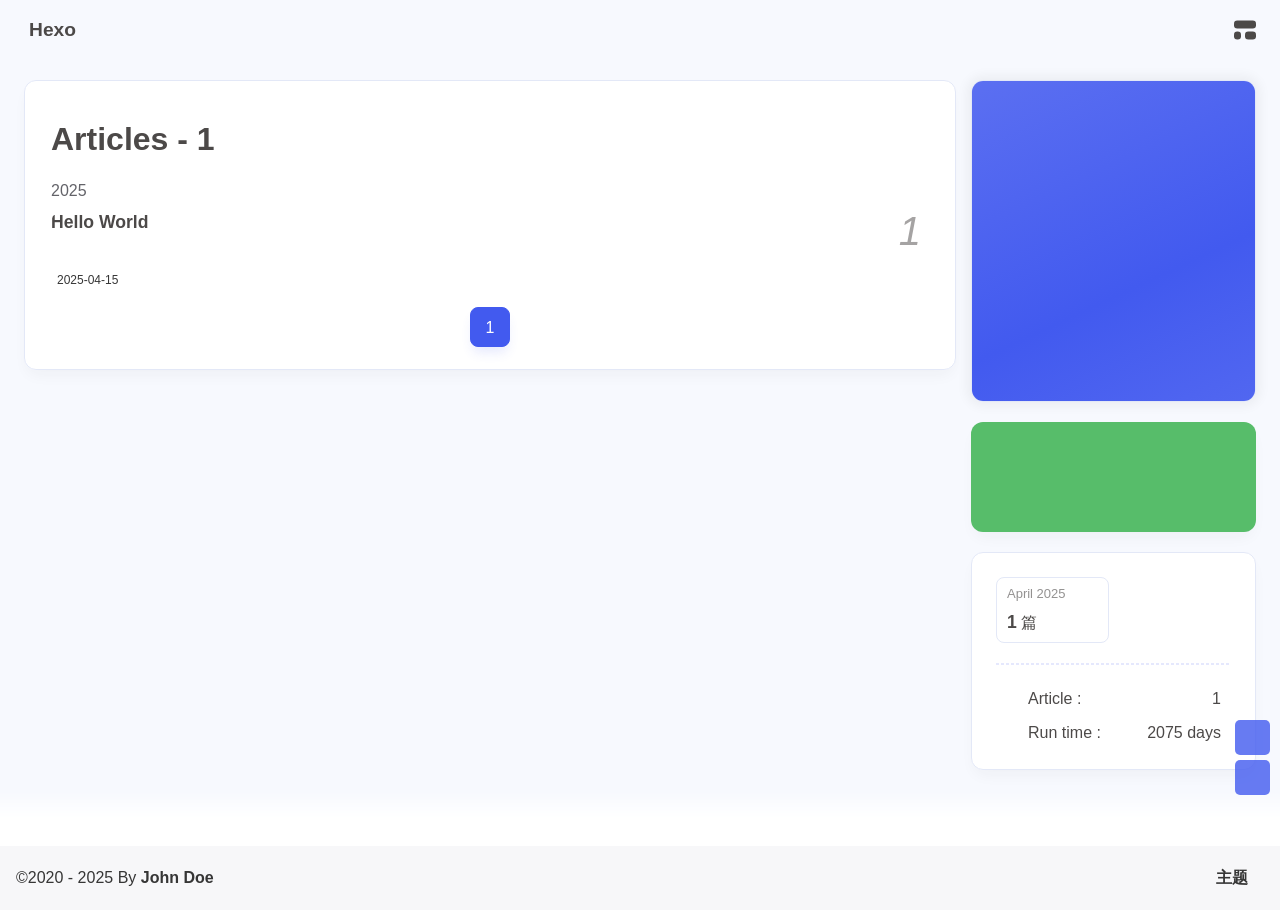
==== archives/index.html @ 72bbea79 "Site updated: 2025-04-15 13:46:38" ====
<!DOCTYPE html><html lang="en" data-theme="light"><head><meta charset="UTF-8"><meta http-equiv="X-UA-Compatible" content="IE=edge"><meta name="viewport" content="width=device-width, initial-scale=1.0, user-scalable=no"><title>Archives | Hexo</title><meta name="author" content="John Doe"><meta name="copyright" content="John Doe"><meta name="format-detection" content="telephone=no"><meta name="theme-color" content="#f7f9fe"><meta name="mobile-web-app-capable" content="yes"><meta name="apple-touch-fullscreen" content="yes"><meta name="apple-mobile-web-app-title" content="Archives"><meta name="application-name" content="Archives"><meta name="apple-mobile-web-app-capable" content="yes"><meta name="apple-mobile-web-app-status-bar-style" content="#f7f9fe"><meta property="og:type" content="website"><meta property="og:title" content="Archives"><meta property="og:url" content="http://example.com/archives/index.html"><meta property="og:site_name" content="Hexo"><meta property="og:description" content="Archives"><meta property="og:locale" content="en"><meta property="og:image" content="https://bu.dusays.com/2023/04/27/64496e511b09c.jpg"><meta property="article:author" content="John Doe"><meta property="article:tag"><meta name="twitter:card" content="summary"><meta name="twitter:image" content="https://bu.dusays.com/2023/04/27/64496e511b09c.jpg"><meta name="description" content="Archives"><link rel="shortcut icon" href="/favicon.ico"><link rel="canonical" href="http://example.com/archives/"><link rel="preconnect" href="//cdn.cbd.int"/><meta name="google-site-verification" content="xxx"/><meta name="baidu-site-verification" content="code-xxx"/><meta name="msvalidate.01" content="xxx"/><link rel="stylesheet" href="/css/index.css"><link rel="stylesheet" href="https://cdn.cbd.int/node-snackbar@0.1.16/dist/snackbar.min.css" media="print" onload="this.media='all'"><link rel="stylesheet" href="https://cdn.cbd.int/@fancyapps/ui@5.0.28/dist/fancybox/fancybox.css" media="print" onload="this.media='all'"><script>const GLOBAL_CONFIG = {
  linkPageTop: undefined,
  peoplecanvas: {"enable":true,"img":"https://upload-bbs.miyoushe.com/upload/2024/07/27/125766904/ba62475f396df9de3316a08ed9e65d86_5680958632268053399..png"},
  postHeadAiDescription: {"enable":true,"gptName":"AnZhiYu","mode":"local","switchBtn":false,"btnLink":"https://afdian.net/item/886a79d4db6711eda42a52540025c377","randomNum":3,"basicWordCount":1000,"key":"xxxx","Referer":"https://xx.xx/"},
  diytitle: {"enable":true,"leaveTitle":"w(ﾟДﾟ)w 不要走！再看看嘛！","backTitle":"♪(^∇^*)欢迎肥来！"},
  LA51: undefined,
  greetingBox: undefined,
  twikooEnvId: '',
  commentBarrageConfig:undefined,
  music_page_default: "nav_music",
  root: '/',
  preloader: {"source":3},
  friends_vue_info: undefined,
  navMusic: true,
  mainTone: undefined,
  authorStatus: undefined,
  algolia: undefined,
  localSearch: undefined,
  translate: {"defaultEncoding":2,"translateDelay":0,"msgToTraditionalChinese":"繁","msgToSimplifiedChinese":"简","rightMenuMsgToTraditionalChinese":"转为繁体","rightMenuMsgToSimplifiedChinese":"转为简体"},
  noticeOutdate: undefined,
  highlight: {"plugin":"highlight.js","highlightCopy":true,"highlightLang":true,"highlightHeightLimit":330},
  copy: {
    success: 'Copy successfully',
    error: 'Copy error',
    noSupport: 'The browser does not support'
  },
  relativeDate: {
    homepage: false,
    simplehomepage: true,
    post: false
  },
  runtime: 'days',
  date_suffix: {
    just: 'Just',
    min: 'minutes ago',
    hour: 'hours ago',
    day: 'days ago',
    month: 'months ago'
  },
  copyright: {"copy":true,"copyrightEbable":false,"limitCount":50,"languages":{"author":"Author: John Doe","link":"Link: ","source":"Source: Hexo","info":"Copyright is owned by the author. For commercial reprints, please contact the author for authorization. For non-commercial reprints, please indicate the source.","copySuccess":"Copy success, copy and reprint please mark the address of this article"}},
  lightbox: 'fancybox',
  Snackbar: {"chs_to_cht":"Traditional Chinese Activated Manually","cht_to_chs":"Simplified Chinese Activated Manually","day_to_night":"Dark Mode Activated Manually","night_to_day":"Light Mode Activated Manually","bgLight":"#425AEF","bgDark":"#1f1f1f","position":"top-center"},
  source: {
    justifiedGallery: {
      js: 'https://cdn.cbd.int/flickr-justified-gallery@2.1.2/dist/fjGallery.min.js',
      css: 'https://cdn.cbd.int/flickr-justified-gallery@2.1.2/dist/fjGallery.css'
    }
  },
  isPhotoFigcaption: false,
  islazyload: true,
  isAnchor: false,
  shortcutKey: undefined,
  autoDarkmode: true
}</script><script id="config-diff">var GLOBAL_CONFIG_SITE = {
  configTitle: 'Hexo',
  title: 'Archives',
  postAI: '',
  pageFillDescription: '',
  isPost: false,
  isHome: false,
  isHighlightShrink: false,
  isToc: false,
  postUpdate: '2025-04-15 13:46:31',
  postMainColor: '',
}</script><noscript><style type="text/css">
  #nav {
    opacity: 1
  }
  .justified-gallery img {
    opacity: 1
  }

  #recent-posts time,
  #post-meta time {
    display: inline !important
  }
</style></noscript><script>(win=>{
      win.saveToLocal = {
        set: (key, value, ttl) => {
          if (ttl === 0) return
          const now = Date.now()
          const expiry = now + ttl * 86400000
          const item = {
            value,
            expiry
          }
          localStorage.setItem(key, JSON.stringify(item))
        },
      
        get: key => {
          const itemStr = localStorage.getItem(key)
      
          if (!itemStr) {
            return undefined
          }
          const item = JSON.parse(itemStr)
          const now = Date.now()
      
          if (now > item.expiry) {
            localStorage.removeItem(key)
            return undefined
          }
          return item.value
        }
      }
    
      win.getScript = (url, attr = {}) => new Promise((resolve, reject) => {
        const script = document.createElement('script')
        script.src = url
        script.async = true
        script.onerror = reject
        script.onload = script.onreadystatechange = function() {
          const loadState = this.readyState
          if (loadState && loadState !== 'loaded' && loadState !== 'complete') return
          script.onload = script.onreadystatechange = null
          resolve()
        }

        Object.keys(attr).forEach(key => {
          script.setAttribute(key, attr[key])
        })

        document.head.appendChild(script)
      })
    
      win.getCSS = (url, id = false) => new Promise((resolve, reject) => {
        const link = document.createElement('link')
        link.rel = 'stylesheet'
        link.href = url
        if (id) link.id = id
        link.onerror = reject
        link.onload = link.onreadystatechange = function() {
          const loadState = this.readyState
          if (loadState && loadState !== 'loaded' && loadState !== 'complete') return
          link.onload = link.onreadystatechange = null
          resolve()
        }
        document.head.appendChild(link)
      })
    
      win.activateDarkMode = () => {
        document.documentElement.setAttribute('data-theme', 'dark')
        if (document.querySelector('meta[name="theme-color"]') !== null) {
          document.querySelector('meta[name="theme-color"]').setAttribute('content', '#18171d')
        }
      }
      win.activateLightMode = () => {
        document.documentElement.setAttribute('data-theme', 'light')
        if (document.querySelector('meta[name="theme-color"]') !== null) {
          document.querySelector('meta[name="theme-color"]').setAttribute('content', '#f7f9fe')
        }
      }
      const t = saveToLocal.get('theme')
    
          const isDarkMode = window.matchMedia('(prefers-color-scheme: dark)').matches
          const isLightMode = window.matchMedia('(prefers-color-scheme: light)').matches
          const isNotSpecified = window.matchMedia('(prefers-color-scheme: no-preference)').matches
          const hasNoSupport = !isDarkMode && !isLightMode && !isNotSpecified

          if (t === undefined) {
            if (isLightMode) activateLightMode()
            else if (isDarkMode) activateDarkMode()
            else if (isNotSpecified || hasNoSupport) {
              const now = new Date()
              const hour = now.getHours()
              const isNight = hour <= 6 || hour >= 18
              isNight ? activateDarkMode() : activateLightMode()
            }
            window.matchMedia('(prefers-color-scheme: dark)').addListener(e => {
              if (saveToLocal.get('theme') === undefined) {
                e.matches ? activateDarkMode() : activateLightMode()
              }
            })
          } else if (t === 'light') activateLightMode()
          else activateDarkMode()
        
      const asideStatus = saveToLocal.get('aside-status')
      if (asideStatus !== undefined) {
        if (asideStatus === 'hide') {
          document.documentElement.classList.add('hide-aside')
        } else {
          document.documentElement.classList.remove('hide-aside')
        }
      }
    
      const detectApple = () => {
        if(/iPad|iPhone|iPod|Macintosh/.test(navigator.userAgent)){
          document.documentElement.classList.add('apple')
        }
      }
      detectApple()
    })(window)</script><meta name="generator" content="Hexo 7.3.0"></head><body data-type="anzhiyu"><div id="web_bg"></div><div id="an_music_bg"></div><div id="loading-box" onclick="document.getElementById(&quot;loading-box&quot;).classList.add(&quot;loaded&quot;)"><div class="loading-bg"><img class="loading-img nolazyload" alt="加载头像" src="https://npm.elemecdn.com/anzhiyu-blog-static@1.0.4/img/avatar.jpg"/><div class="loading-image-dot"></div></div></div><script>const preloader = {
  endLoading: () => {
    document.getElementById('loading-box').classList.add("loaded");
  },
  initLoading: () => {
    document.getElementById('loading-box').classList.remove("loaded")
  }
}
window.addEventListener('load',()=> { preloader.endLoading() })
setTimeout(function(){preloader.endLoading();},10000)

if (true) {
  document.addEventListener('pjax:send', () => { preloader.initLoading() })
  document.addEventListener('pjax:complete', () => { preloader.endLoading() })
}</script><link rel="stylesheet" href="https://cdn.cbd.int/anzhiyu-theme-static@1.1.10/progress_bar/progress_bar.css"/><script async="async" src="https://cdn.cbd.int/pace-js@1.2.4/pace.min.js" data-pace-options="{ &quot;restartOnRequestAfter&quot;:false,&quot;eventLag&quot;:false}"></script><div class="page" id="body-wrap"><header class="not-top-img" id="page-header"><nav id="nav"><div id="nav-group"><span id="blog_name"><a id="site-name" href="/" accesskey="h"><div class="title">Hexo</div><i class="anzhiyufont anzhiyu-icon-house-chimney"></i></a></span><div class="mask-name-container"><div id="name-container"><a id="page-name" href="javascript:anzhiyu.scrollToDest(0, 500)">PAGE_NAME</a></div></div><div id="menus"></div><div id="nav-right"><div class="nav-button" id="randomPost_button"><a class="site-page" onclick="toRandomPost()" title="随机前往一个文章" href="javascript:void(0);"><i class="anzhiyufont anzhiyu-icon-dice"></i></a></div><input id="center-console" type="checkbox"/><label class="widget" for="center-console" title="中控台" onclick="anzhiyu.switchConsole();"><i class="left"></i><i class="widget center"></i><i class="widget right"></i></label><div id="console"><div class="console-card-group-reward"><ul class="reward-all console-card"><li class="reward-item"><a href="https://npm.elemecdn.com/anzhiyu-blog@1.1.6/img/post/common/qrcode-weichat.png" target="_blank"><img class="post-qr-code-img" alt="微信" src= "[data-uri]" onerror="this.onerror=null,this.src=&quot;/img/404.jpg&quot;" data-lazy-src="https://npm.elemecdn.com/anzhiyu-blog@1.1.6/img/post/common/qrcode-weichat.png"/></a><div class="post-qr-code-desc">微信</div></li><li class="reward-item"><a href="https://npm.elemecdn.com/anzhiyu-blog@1.1.6/img/post/common/qrcode-alipay.png" target="_blank"><img class="post-qr-code-img" alt="支付宝" src= "[data-uri]" onerror="this.onerror=null,this.src=&quot;/img/404.jpg&quot;" data-lazy-src="https://npm.elemecdn.com/anzhiyu-blog@1.1.6/img/post/common/qrcode-alipay.png"/></a><div class="post-qr-code-desc">支付宝</div></li></ul></div><div class="console-card-group"><div class="console-card-group-left"><div class="console-card" id="card-newest-comments"><div class="card-content"><div class="author-content-item-tips">互动</div><span class="author-content-item-title"> Newest Comments</span></div><div class="aside-list"><span>loading...</span></div></div></div><div class="console-card-group-right"><div class="console-card tags"><div class="card-content"><div class="author-content-item-tips">兴趣点</div><span class="author-content-item-title">寻找你感兴趣的领域</span></div></div><div class="console-card history"><div class="item-headline"><i class="anzhiyufont anzhiyu-icon-box-archiv"></i><span>文章</span></div><div class="card-archives"><div class="item-headline"><i class="anzhiyufont anzhiyu-icon-archive"></i><span>Archives</span></div><ul class="card-archive-list"><li class="card-archive-list-item"><a class="card-archive-list-link" href="/archives/2025/04/"><span class="card-archive-list-date">April 2025</span><div class="card-archive-list-count-group"><span class="card-archive-list-count">1</span><span>篇</span></div></a></li></ul></div><hr/></div></div></div><div class="button-group"><div class="console-btn-item"><a class="darkmode_switchbutton" title="显示模式切换" href="javascript:void(0);"><i class="anzhiyufont anzhiyu-icon-moon"></i></a></div><div class="console-btn-item" id="consoleHideAside" onclick="anzhiyu.hideAsideBtn()" title="边栏显示控制"><a class="asideSwitch"><i class="anzhiyufont anzhiyu-icon-arrows-left-right"></i></a></div><div class="console-btn-item" id="consoleMusic" onclick="anzhiyu.musicToggle()" title="音乐开关"><a class="music-switch"><i class="anzhiyufont anzhiyu-icon-music"></i></a></div></div><div class="console-mask" onclick="anzhiyu.hideConsole()" href="javascript:void(0);"></div></div><div class="nav-button" id="nav-totop"><a class="totopbtn" href="javascript:void(0);"><i class="anzhiyufont anzhiyu-icon-arrow-up"></i><span id="percent" onclick="anzhiyu.scrollToDest(0,500)">0</span></a></div><div id="toggle-menu"><a class="site-page" href="javascript:void(0);" title="切换"><i class="anzhiyufont anzhiyu-icon-bars"></i></a></div></div></div></nav></header><main id="blog-container"><div class="layout" id="content-inner"><div id="archive"><div class="article-sort-title">Articles - 1</div><div class="article-sort"><div class="article-sort-item year"><span>2025</span></div><div class="article-sort-item no-article-cover"><div class="article-sort-item-info"><a class="article-sort-item-title" href="/2025/04/15/hello-world/" title="Hello World">Hello World</a><span class="article-sort-item-index">1</span><div class="article-meta-wrap"><div class="article-sort-item-time"><i class="anzhiyufont anzhiyu-icon-calendar-alt"></i><time class="post-meta-date-created" datetime="2025-04-15T05:08:11.660Z" title="Created 2025-04-15 13:08:11">2025-04-15</time></div></div></div></div></div><nav id="pagination"><div class="pagination"><span class="page-number current">1</span></div></nav></div><div class="aside-content" id="aside-content"><div class="card-widget card-info"><div class="card-content"><div class="author-info-avatar"><img class="avatar-img" src= "[data-uri]" onerror="this.onerror=null,this.src=&quot;/img/404.jpg&quot;" data-lazy-src="https://bu.dusays.com/2023/04/27/64496e511b09c.jpg" onerror="this.onerror=null;this.src='/img/friend_404.gif'" alt="avatar"/></div><div class="author-info__description"></div></div></div><div class="card-widget anzhiyu-right-widget" id="card-wechat" onclick="null"><div id="flip-wrapper"><div id="flip-content"><div class="face" style="background: url(https://bu.dusays.com/2023/01/13/63c02edf44033.png) center center / 100% no-repeat"></div><div class="back face" style="background: url(https://bu.dusays.com/2023/05/13/645fa415e8694.png) center center / 100% no-repeat"></div></div></div></div><div class="sticky_layout"><div class="card-widget"><div class="card-archives"><div class="item-headline"><i class="anzhiyufont anzhiyu-icon-archive"></i><span>Archives</span></div><ul class="card-archive-list"><li class="card-archive-list-item"><a class="card-archive-list-link" href="/archives/2025/04/"><span class="card-archive-list-date">April 2025</span><div class="card-archive-list-count-group"><span class="card-archive-list-count">1</span><span>篇</span></div></a></li></ul></div><hr/><div class="card-webinfo"><div class="item-headline"><i class="anzhiyufont anzhiyu-icon-chart-line"></i><span>Info</span></div><div class="webinfo"><div class="webinfo-item"><div class="webinfo-item-title"><i class="anzhiyufont anzhiyu-icon-file-lines"></i><div class="item-name">Article :</div></div><div class="item-count">1</div></div><div class="webinfo-item"><div class="webinfo-item-title"><i class="anzhiyufont anzhiyu-icon-stopwatch"></i><div class="item-name">Run time :</div></div><div class="item-count" id="runtimeshow" data-publishDate="2021-03-31T16:00:00.000Z"><i class="anzhiyufont anzhiyu-icon-spinner anzhiyu-spin"></i></div></div></div></div></div></div></div></div></main><footer id="footer"><div id="footer-wrap"></div><div id="footer-bar"><div class="footer-bar-links"><div class="footer-bar-left"><div id="footer-bar-tips"><div class="copyright">&copy;2020 - 2025 By <a class="footer-bar-link" href="/" title="John Doe" target="_blank">John Doe</a></div></div><div id="footer-type-tips"></div></div><div class="footer-bar-right"><a class="footer-bar-link" target="_blank" rel="noopener" href="https://github.com/anzhiyu-c/hexo-theme-anzhiyu" title="主题">主题</a></div></div></div></footer></div><div id="sidebar"><div id="menu-mask"></div><div id="sidebar-menus"><div class="sidebar-site-data site-data is-center"><a href="/archives/" title="archive"><div class="headline">Articles</div><div class="length-num">1</div></a><a href="/tags/" title="tag"><div class="headline">Tags</div><div class="length-num">0</div></a><a href="/categories/" title="category"><div class="headline">Categories</div><div class="length-num">0</div></a></div><span class="sidebar-menu-item-title">Function</span><div class="sidebar-menu-item"><a class="darkmode_switchbutton menu-child" href="javascript:void(0);" title="Display Mode"><i class="anzhiyufont anzhiyu-icon-circle-half-stroke"></i><span>Display Mode</span></a></div><div class="back-menu-list-groups"><div class="back-menu-list-group"><div class="back-menu-list-title">网页</div><div class="back-menu-list"><a class="back-menu-item" target="_blank" rel="noopener" href="https://blog.anheyu.com/" title="博客"><img class="back-menu-item-icon" src= "[data-uri]" onerror="this.onerror=null,this.src=&quot;/img/404.jpg&quot;" data-lazy-src="/img/favicon.ico" alt="博客"/><span class="back-menu-item-text">博客</span></a></div></div><div class="back-menu-list-group"><div class="back-menu-list-title">项目</div><div class="back-menu-list"><a class="back-menu-item" target="_blank" rel="noopener" href="https://image.anheyu.com/" title="安知鱼图床"><img class="back-menu-item-icon" src= "[data-uri]" onerror="this.onerror=null,this.src=&quot;/img/404.jpg&quot;" data-lazy-src="https://image.anheyu.com/favicon.ico" alt="安知鱼图床"/><span class="back-menu-item-text">安知鱼图床</span></a></div></div></div><span class="sidebar-menu-item-title">标签</span></div></div><div id="rightside"><div id="rightside-config-hide"><button id="translateLink" type="button" title="Switch Between Traditional Chinese And Simplified Chinese">繁</button><button id="darkmode" type="button" title="Switch Between Light And Dark Mode"><i class="anzhiyufont anzhiyu-icon-circle-half-stroke"></i></button><button id="hide-aside-btn" type="button" title="Toggle between single-column and double-column"><i class="anzhiyufont anzhiyu-icon-arrows-left-right"></i></button></div><div id="rightside-config-show"><button id="rightside-config" type="button" title="Setting"><i class="anzhiyufont anzhiyu-icon-gear"></i></button><button id="go-up" type="button" title="Back To Top"><i class="anzhiyufont anzhiyu-icon-arrow-up"></i></button></div></div><div id="nav-music"><a id="nav-music-hoverTips" onclick="anzhiyu.musicToggle()" accesskey="m">播放音乐</a><div id="console-music-bg"></div><meting-js id="8152976493" server="netease" type="playlist" mutex="true" preload="none" theme="var(--anzhiyu-main)" data-lrctype="0" order="random" volume="0.7"></meting-js></div><div id="rightMenu"><div class="rightMenu-group rightMenu-small"><div class="rightMenu-item" id="menu-backward"><i class="anzhiyufont anzhiyu-icon-arrow-left"></i></div><div class="rightMenu-item" id="menu-forward"><i class="anzhiyufont anzhiyu-icon-arrow-right"></i></div><div class="rightMenu-item" id="menu-refresh"><i class="anzhiyufont anzhiyu-icon-arrow-rotate-right" style="font-size: 1rem;"></i></div><div class="rightMenu-item" id="menu-top"><i class="anzhiyufont anzhiyu-icon-arrow-up"></i></div></div><div class="rightMenu-group rightMenu-line rightMenuPlugin"><div class="rightMenu-item" id="menu-copytext"><i class="anzhiyufont anzhiyu-icon-copy"></i><span>复制选中文本</span></div><div class="rightMenu-item" id="menu-pastetext"><i class="anzhiyufont anzhiyu-icon-paste"></i><span>粘贴文本</span></div><a class="rightMenu-item" id="menu-commenttext"><i class="anzhiyufont anzhiyu-icon-comment-medical"></i><span>引用到评论</span></a><div class="rightMenu-item" id="menu-newwindow"><i class="anzhiyufont anzhiyu-icon-window-restore"></i><span>新窗口打开</span></div><div class="rightMenu-item" id="menu-copylink"><i class="anzhiyufont anzhiyu-icon-link"></i><span>复制链接地址</span></div><div class="rightMenu-item" id="menu-copyimg"><i class="anzhiyufont anzhiyu-icon-images"></i><span>复制此图片</span></div><div class="rightMenu-item" id="menu-downloadimg"><i class="anzhiyufont anzhiyu-icon-download"></i><span>下载此图片</span></div><div class="rightMenu-item" id="menu-newwindowimg"><i class="anzhiyufont anzhiyu-icon-window-restore"></i><span>新窗口打开图片</span></div><div class="rightMenu-item" id="menu-search"><i class="anzhiyufont anzhiyu-icon-magnifying-glass"></i><span>站内搜索</span></div><div class="rightMenu-item" id="menu-searchBaidu"><i class="anzhiyufont anzhiyu-icon-magnifying-glass"></i><span>百度搜索</span></div><div class="rightMenu-item" id="menu-music-toggle"><i class="anzhiyufont anzhiyu-icon-play"></i><span>播放音乐</span></div><div class="rightMenu-item" id="menu-music-back"><i class="anzhiyufont anzhiyu-icon-backward"></i><span>切换到上一首</span></div><div class="rightMenu-item" id="menu-music-forward"><i class="anzhiyufont anzhiyu-icon-forward"></i><span>切换到下一首</span></div><div class="rightMenu-item" id="menu-music-playlist" onclick="window.open(&quot;https://y.qq.com/n/ryqq/playlist/8802438608&quot;, &quot;_blank&quot;);" style="display: none;"><i class="anzhiyufont anzhiyu-icon-radio"></i><span>查看所有歌曲</span></div><div class="rightMenu-item" id="menu-music-copyMusicName"><i class="anzhiyufont anzhiyu-icon-copy"></i><span>复制歌名</span></div></div><div class="rightMenu-group rightMenu-line rightMenuOther"><a class="rightMenu-item menu-link" id="menu-randomPost"><i class="anzhiyufont anzhiyu-icon-shuffle"></i><span>随便逛逛</span></a><a class="rightMenu-item menu-link" href="/categories/"><i class="anzhiyufont anzhiyu-icon-cube"></i><span>博客分类</span></a><a class="rightMenu-item menu-link" href="/tags/"><i class="anzhiyufont anzhiyu-icon-tags"></i><span>文章标签</span></a></div><div class="rightMenu-group rightMenu-line rightMenuOther"><a class="rightMenu-item" id="menu-copy" href="javascript:void(0);"><i class="anzhiyufont anzhiyu-icon-copy"></i><span>复制地址</span></a><a class="rightMenu-item" id="menu-commentBarrage" href="javascript:void(0);"><i class="anzhiyufont anzhiyu-icon-message"></i><span class="menu-commentBarrage-text">关闭热评</span></a><a class="rightMenu-item" id="menu-darkmode" href="javascript:void(0);"><i class="anzhiyufont anzhiyu-icon-circle-half-stroke"></i><span class="menu-darkmode-text">深色模式</span></a><a class="rightMenu-item" id="menu-translate" href="javascript:void(0);"><i class="anzhiyufont anzhiyu-icon-language"></i><span>轉為繁體</span></a></div></div><div id="rightmenu-mask"></div><div><script src="/js/utils.js"></script><script src="/js/main.js"></script><script src="/js/tw_cn.js"></script><script src="https://cdn.cbd.int/@fancyapps/ui@5.0.28/dist/fancybox/fancybox.umd.js"></script><script src="https://cdn.cbd.int/instant.page@5.2.0/instantpage.js" type="module"></script><script src="https://cdn.cbd.int/vanilla-lazyload@17.8.5/dist/lazyload.iife.min.js"></script><script src="https://cdn.cbd.int/node-snackbar@0.1.16/dist/snackbar.min.js"></script><canvas id="universe"></canvas><script async src="https://npm.elemecdn.com/anzhiyu-theme-static@1.0.0/dark/dark.js"></script><script>// 消除控制台打印
var HoldLog = console.log;
console.log = function () {};
let now1 = new Date();
queueMicrotask(() => {
  const Log = function () {
    HoldLog.apply(console, arguments);
  }; //在恢复前输出日志
  const grt = new Date("04/01/2021 00:00:00"); //此处修改你的建站时间或者网站上线时间
  now1.setTime(now1.getTime() + 250);
  const days = (now1 - grt) / 1000 / 60 / 60 / 24;
  const dnum = Math.floor(days);
  const ascll = [
    `欢迎使用安知鱼!`,
    `生活明朗, 万物可爱`,
    `
        
       █████╗ ███╗   ██╗███████╗██╗  ██╗██╗██╗   ██╗██╗   ██╗
      ██╔══██╗████╗  ██║╚══███╔╝██║  ██║██║╚██╗ ██╔╝██║   ██║
      ███████║██╔██╗ ██║  ███╔╝ ███████║██║ ╚████╔╝ ██║   ██║
      ██╔══██║██║╚██╗██║ ███╔╝  ██╔══██║██║  ╚██╔╝  ██║   ██║
      ██║  ██║██║ ╚████║███████╗██║  ██║██║   ██║   ╚██████╔╝
      ╚═╝  ╚═╝╚═╝  ╚═══╝╚══════╝╚═╝  ╚═╝╚═╝   ╚═╝    ╚═════╝
        
        `,
    "已上线",
    dnum,
    "天",
    "©2020 By 安知鱼 V1.6.14",
  ];
  const ascll2 = [`NCC2-036`, `调用前置摄像头拍照成功，识别为【小笨蛋】.`, `Photo captured: `, `🤪`];

  setTimeout(
    Log.bind(
      console,
      `\n%c${ascll[0]} %c ${ascll[1]} %c ${ascll[2]} %c${ascll[3]}%c ${ascll[4]}%c ${ascll[5]}\n\n%c ${ascll[6]}\n`,
      "color:#425AEF",
      "",
      "color:#425AEF",
      "color:#425AEF",
      "",
      "color:#425AEF",
      ""
    )
  );
  setTimeout(
    Log.bind(
      console,
      `%c ${ascll2[0]} %c ${ascll2[1]} %c \n${ascll2[2]} %c\n${ascll2[3]}\n`,
      "color:white; background-color:#4fd953",
      "",
      "",
      'background:url("https://npm.elemecdn.com/anzhiyu-blog@1.1.6/img/post/common/tinggge.gif") no-repeat;font-size:450%'
    )
  );

  setTimeout(Log.bind(console, "%c WELCOME %c 你好，小笨蛋.", "color:white; background-color:#4f90d9", ""));

  setTimeout(
    console.warn.bind(
      console,
      "%c ⚡ Powered by 安知鱼 %c 你正在访问 John Doe 的博客.",
      "color:white; background-color:#f0ad4e",
      ""
    )
  );

  setTimeout(Log.bind(console, "%c W23-12 %c 你已打开控制台.", "color:white; background-color:#4f90d9", ""));

  setTimeout(
    console.warn.bind(console, "%c S013-782 %c 你现在正处于监控中.", "color:white; background-color:#d9534f", "")
  );
});</script><script async src="/anzhiyu/random.js"></script><div class="js-pjax"><input type="hidden" name="page-type" id="page-type" value="anzhiyu"></div><script>var visitorMail = "";
</script><script async data-pjax src="https://cdn.cbd.int/anzhiyu-theme-static@1.0.0/waterfall/waterfall.js"></script><script src="https://lf3-cdn-tos.bytecdntp.com/cdn/expire-1-M/qrcodejs/1.0.0/qrcode.min.js"></script><link rel="stylesheet" href="https://cdn.cbd.int/anzhiyu-theme-static@1.1.9/icon/ali_iconfont_css.css"><link rel="stylesheet" href="https://cdn.cbd.int/anzhiyu-theme-static@1.0.0/aplayer/APlayer.min.css" media="print" onload="this.media='all'"><script src="https://cdn.cbd.int/anzhiyu-blog-static@1.0.1/js/APlayer.min.js"></script><script src="https://cdn.cbd.int/hexo-anzhiyu-music@1.0.1/assets/js/Meting2.min.js"></script><script src="https://cdn.cbd.int/pjax@0.2.8/pjax.min.js"></script><script>let pjaxSelectors = ["head > title","#config-diff","#body-wrap","#rightside-config-hide","#rightside-config-show",".js-pjax"]
var pjax = new Pjax({
  elements: 'a:not([target="_blank"])',
  selectors: pjaxSelectors,
  cacheBust: false,
  analytics: false,
  scrollRestoration: false
})

document.addEventListener('pjax:send', function () {
  // removeEventListener scroll 
  anzhiyu.removeGlobalFnEvent('pjax')
  anzhiyu.removeGlobalFnEvent('themeChange')

  document.getElementById('rightside').classList.remove('rightside-show')
  
  if (window.aplayers) {
    for (let i = 0; i < window.aplayers.length; i++) {
      if (!window.aplayers[i].options.fixed) {
        window.aplayers[i].destroy()
      }
    }
  }

  typeof typed === 'object' && typed.destroy()

  //reset readmode
  const $bodyClassList = document.body.classList
  $bodyClassList.contains('read-mode') && $bodyClassList.remove('read-mode')
})

document.addEventListener('pjax:complete', function () {
  window.refreshFn()

  document.querySelectorAll('script[data-pjax]').forEach(item => {
    const newScript = document.createElement('script')
    const content = item.text || item.textContent || item.innerHTML || ""
    Array.from(item.attributes).forEach(attr => newScript.setAttribute(attr.name, attr.value))
    newScript.appendChild(document.createTextNode(content))
    item.parentNode.replaceChild(newScript, item)
  })

  GLOBAL_CONFIG.islazyload && window.lazyLoadInstance.update()

  typeof panguInit === 'function' && panguInit()

  // google analytics
  typeof gtag === 'function' && gtag('config', '', {'page_path': window.location.pathname});

  // baidu analytics
  typeof _hmt === 'object' && _hmt.push(['_trackPageview',window.location.pathname]);

  typeof loadMeting === 'function' && document.getElementsByClassName('aplayer').length && loadMeting()

  // prismjs
  typeof Prism === 'object' && Prism.highlightAll()
})

document.addEventListener('pjax:error', e => {
  if (e.request.status === 404) {
    pjax.loadUrl('/404.html')
  }
})</script><script charset="UTF-8" src="https://cdn.cbd.int/anzhiyu-theme-static@1.1.5/accesskey/accesskey.js"></script></div><div id="popup-window"><div class="popup-window-title">通知</div><div class="popup-window-divider"></div><div class="popup-window-content"><div class="popup-tip">你好呀</div><div class="popup-link"><i class="anzhiyufont anzhiyu-icon-arrow-circle-right"></i></div></div></div></body></html>
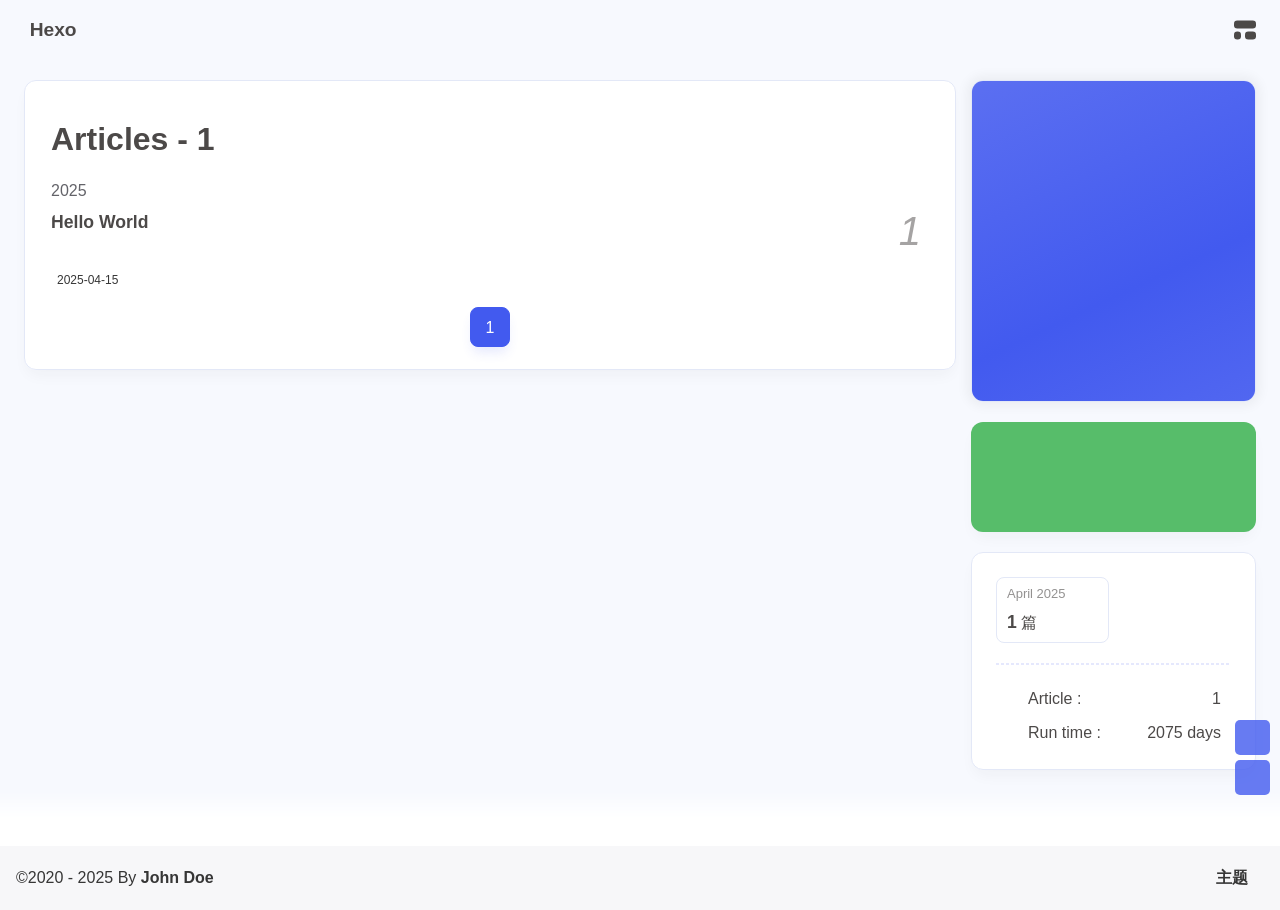
==== commit 3aa04a33: "Site updated: 2025-04-15 13:48:25" ====
--- a/archives/index.html
+++ b/archives/index.html
@@ -60,7 +60,7 @@
   isHome: false,
   isHighlightShrink: false,
   isToc: false,
-  postUpdate: '2025-04-15 13:46:31',
+  postUpdate: '2025-04-15 13:48:18',
   postMainColor: '',
 }</script><noscript><style type="text/css">
   #nav {
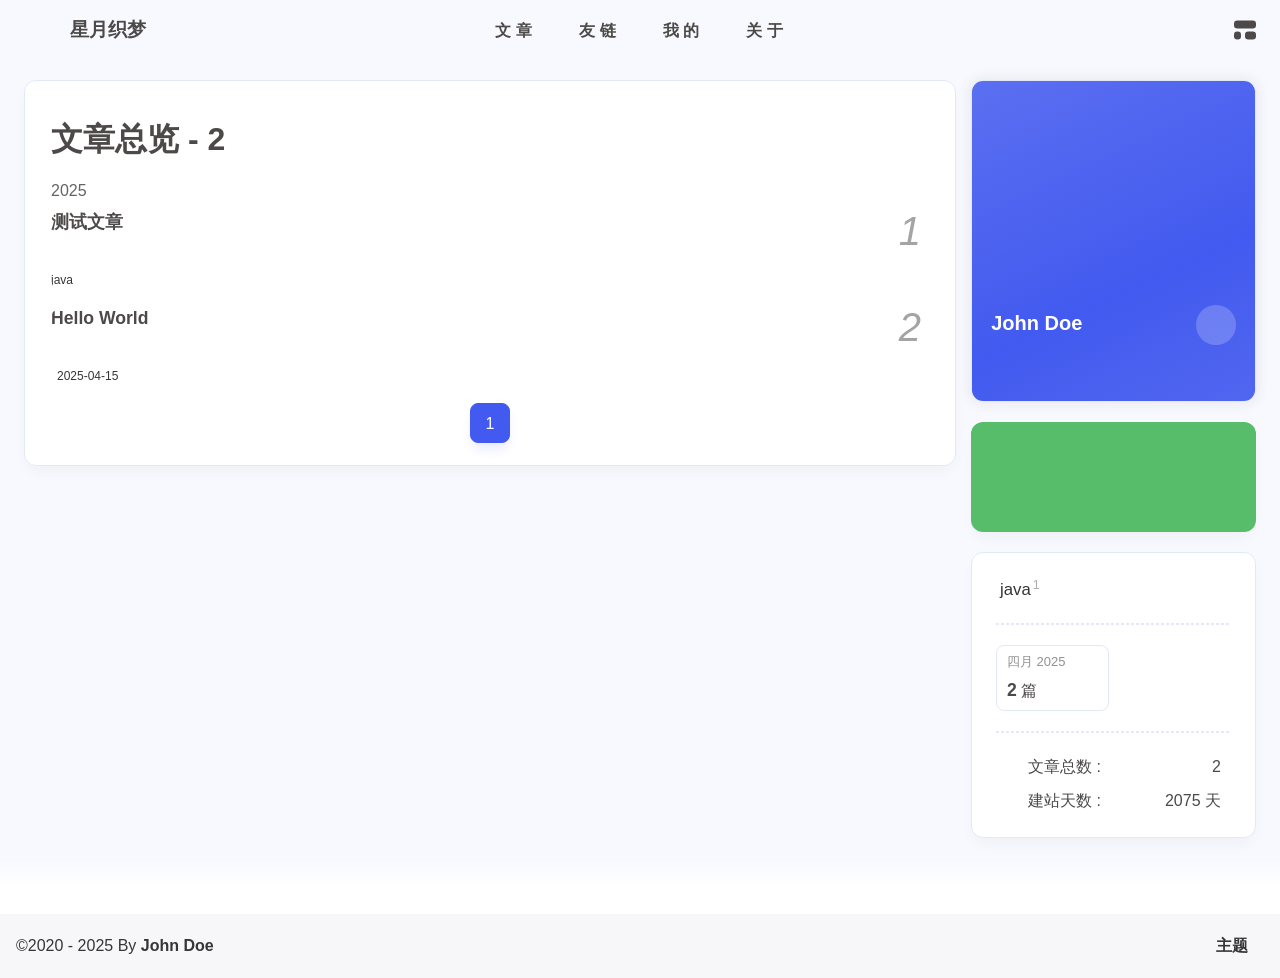
==== commit 5fc40fb4: "Site updated: 2025-04-15 15:40:56" ====
--- a/archives/index.html
+++ b/archives/index.html
@@ -1,4 +1,4 @@
-<!DOCTYPE html><html lang="en" data-theme="light"><head><meta charset="UTF-8"><meta http-equiv="X-UA-Compatible" content="IE=edge"><meta name="viewport" content="width=device-width, initial-scale=1.0, user-scalable=no"><title>Archives | Hexo</title><meta name="author" content="John Doe"><meta name="copyright" content="John Doe"><meta name="format-detection" content="telephone=no"><meta name="theme-color" content="#f7f9fe"><meta name="mobile-web-app-capable" content="yes"><meta name="apple-touch-fullscreen" content="yes"><meta name="apple-mobile-web-app-title" content="Archives"><meta name="application-name" content="Archives"><meta name="apple-mobile-web-app-capable" content="yes"><meta name="apple-mobile-web-app-status-bar-style" content="#f7f9fe"><meta property="og:type" content="website"><meta property="og:title" content="Archives"><meta property="og:url" content="http://example.com/archives/index.html"><meta property="og:site_name" content="Hexo"><meta property="og:description" content="Archives"><meta property="og:locale" content="en"><meta property="og:image" content="https://bu.dusays.com/2023/04/27/64496e511b09c.jpg"><meta property="article:author" content="John Doe"><meta property="article:tag"><meta name="twitter:card" content="summary"><meta name="twitter:image" content="https://bu.dusays.com/2023/04/27/64496e511b09c.jpg"><meta name="description" content="Archives"><link rel="shortcut icon" href="/favicon.ico"><link rel="canonical" href="http://example.com/archives/"><link rel="preconnect" href="//cdn.cbd.int"/><meta name="google-site-verification" content="xxx"/><meta name="baidu-site-verification" content="code-xxx"/><meta name="msvalidate.01" content="xxx"/><link rel="stylesheet" href="/css/index.css"><link rel="stylesheet" href="https://cdn.cbd.int/node-snackbar@0.1.16/dist/snackbar.min.css" media="print" onload="this.media='all'"><link rel="stylesheet" href="https://cdn.cbd.int/@fancyapps/ui@5.0.28/dist/fancybox/fancybox.css" media="print" onload="this.media='all'"><script>const GLOBAL_CONFIG = {
+<!DOCTYPE html><html lang="zh-CN" data-theme="light"><head><meta charset="UTF-8"><meta http-equiv="X-UA-Compatible" content="IE=edge"><meta name="viewport" content="width=device-width, initial-scale=1.0, user-scalable=no"><title>归档 | 星月织梦</title><meta name="author" content="John Doe"><meta name="copyright" content="John Doe"><meta name="format-detection" content="telephone=no"><meta name="theme-color" content="#f7f9fe"><meta name="mobile-web-app-capable" content="yes"><meta name="apple-touch-fullscreen" content="yes"><meta name="apple-mobile-web-app-title" content="归档"><meta name="application-name" content="归档"><meta name="apple-mobile-web-app-capable" content="yes"><meta name="apple-mobile-web-app-status-bar-style" content="#f7f9fe"><meta property="og:type" content="website"><meta property="og:title" content="归档"><meta property="og:url" content="http://example.com/archives/index.html"><meta property="og:site_name" content="星月织梦"><meta property="og:description" content="归档"><meta property="og:locale" content="zh-CN"><meta property="og:image" content="https://drunekenmoon.serv00.net/wp-content/uploads/2024/08/cropped-撕放本我.jpg"><meta property="article:author" content="John Doe"><meta property="article:tag"><meta name="twitter:card" content="summary"><meta name="twitter:image" content="https://drunekenmoon.serv00.net/wp-content/uploads/2024/08/cropped-撕放本我.jpg"><meta name="description" content="归档"><link rel="shortcut icon" href="/favicon.ico"><link rel="canonical" href="http://example.com/archives/"><link rel="preconnect" href="//cdn.cbd.int"/><meta name="google-site-verification" content="xxx"/><meta name="baidu-site-verification" content="code-xxx"/><meta name="msvalidate.01" content="xxx"/><link rel="stylesheet" href="/css/index.css"><link rel="stylesheet" href="https://cdn.cbd.int/node-snackbar@0.1.16/dist/snackbar.min.css" media="print" onload="this.media='all'"><link rel="stylesheet" href="https://cdn.cbd.int/@fancyapps/ui@5.0.28/dist/fancybox/fancybox.css" media="print" onload="this.media='all'"><script>const GLOBAL_CONFIG = {
   linkPageTop: undefined,
   peoplecanvas: {"enable":true,"img":"https://upload-bbs.miyoushe.com/upload/2024/07/27/125766904/ba62475f396df9de3316a08ed9e65d86_5680958632268053399..png"},
   postHeadAiDescription: {"enable":true,"gptName":"AnZhiYu","mode":"local","switchBtn":false,"btnLink":"https://afdian.net/item/886a79d4db6711eda42a52540025c377","randomNum":3,"basicWordCount":1000,"key":"xxxx","Referer":"https://xx.xx/"},
@@ -20,26 +20,26 @@
   noticeOutdate: undefined,
   highlight: {"plugin":"highlight.js","highlightCopy":true,"highlightLang":true,"highlightHeightLimit":330},
   copy: {
-    success: 'Copy successfully',
-    error: 'Copy error',
-    noSupport: 'The browser does not support'
+    success: '复制成功',
+    error: '复制错误',
+    noSupport: '浏览器不支持'
   },
   relativeDate: {
     homepage: false,
     simplehomepage: true,
     post: false
   },
-  runtime: 'days',
+  runtime: '天',
   date_suffix: {
-    just: 'Just',
-    min: 'minutes ago',
-    hour: 'hours ago',
-    day: 'days ago',
-    month: 'months ago'
-  },
-  copyright: {"copy":true,"copyrightEbable":false,"limitCount":50,"languages":{"author":"Author: John Doe","link":"Link: ","source":"Source: Hexo","info":"Copyright is owned by the author. For commercial reprints, please contact the author for authorization. For non-commercial reprints, please indicate the source.","copySuccess":"Copy success, copy and reprint please mark the address of this article"}},
+    just: '刚刚',
+    min: '分钟前',
+    hour: '小时前',
+    day: '天前',
+    month: '个月前'
+  },
+  copyright: {"copy":true,"copyrightEbable":false,"limitCount":50,"languages":{"author":"作者: John Doe","link":"链接: ","source":"来源: 星月织梦","info":"著作权归作者所有。商业转载请联系作者获得授权，非商业转载请注明出处。","copySuccess":"复制成功，复制和转载请标注本文地址"}},
   lightbox: 'fancybox',
-  Snackbar: {"chs_to_cht":"Traditional Chinese Activated Manually","cht_to_chs":"Simplified Chinese Activated Manually","day_to_night":"Dark Mode Activated Manually","night_to_day":"Light Mode Activated Manually","bgLight":"#425AEF","bgDark":"#1f1f1f","position":"top-center"},
+  Snackbar: {"chs_to_cht":"你已切换为繁体","cht_to_chs":"你已切换为简体","day_to_night":"你已切换为深色模式","night_to_day":"你已切换为浅色模式","bgLight":"#425AEF","bgDark":"#1f1f1f","position":"top-center"},
   source: {
     justifiedGallery: {
       js: 'https://cdn.cbd.int/flickr-justified-gallery@2.1.2/dist/fjGallery.min.js',
@@ -52,15 +52,15 @@
   shortcutKey: undefined,
   autoDarkmode: true
 }</script><script id="config-diff">var GLOBAL_CONFIG_SITE = {
-  configTitle: 'Hexo',
-  title: 'Archives',
+  configTitle: '星月织梦',
+  title: '归档',
   postAI: '',
-  pageFillDescription: '',
+  pageFillDescription: '归档',
   isPost: false,
   isHome: false,
   isHighlightShrink: false,
   isToc: false,
-  postUpdate: '2025-04-15 13:48:18',
+  postUpdate: '2025-04-15 15:40:42',
   postMainColor: '',
 }</script><noscript><style type="text/css">
   #nav {
@@ -203,7 +203,31 @@
 if (true) {
   document.addEventListener('pjax:send', () => { preloader.initLoading() })
   document.addEventListener('pjax:complete', () => { preloader.endLoading() })
-}</script><link rel="stylesheet" href="https://cdn.cbd.int/anzhiyu-theme-static@1.1.10/progress_bar/progress_bar.css"/><script async="async" src="https://cdn.cbd.int/pace-js@1.2.4/pace.min.js" data-pace-options="{ &quot;restartOnRequestAfter&quot;:false,&quot;eventLag&quot;:false}"></script><div class="page" id="body-wrap"><header class="not-top-img" id="page-header"><nav id="nav"><div id="nav-group"><span id="blog_name"><a id="site-name" href="/" accesskey="h"><div class="title">Hexo</div><i class="anzhiyufont anzhiyu-icon-house-chimney"></i></a></span><div class="mask-name-container"><div id="name-container"><a id="page-name" href="javascript:anzhiyu.scrollToDest(0, 500)">PAGE_NAME</a></div></div><div id="menus"></div><div id="nav-right"><div class="nav-button" id="randomPost_button"><a class="site-page" onclick="toRandomPost()" title="随机前往一个文章" href="javascript:void(0);"><i class="anzhiyufont anzhiyu-icon-dice"></i></a></div><input id="center-console" type="checkbox"/><label class="widget" for="center-console" title="中控台" onclick="anzhiyu.switchConsole();"><i class="left"></i><i class="widget center"></i><i class="widget right"></i></label><div id="console"><div class="console-card-group-reward"><ul class="reward-all console-card"><li class="reward-item"><a href="https://npm.elemecdn.com/anzhiyu-blog@1.1.6/img/post/common/qrcode-weichat.png" target="_blank"><img class="post-qr-code-img" alt="微信" src= "[data-uri]" onerror="this.onerror=null,this.src=&quot;/img/404.jpg&quot;" data-lazy-src="https://npm.elemecdn.com/anzhiyu-blog@1.1.6/img/post/common/qrcode-weichat.png"/></a><div class="post-qr-code-desc">微信</div></li><li class="reward-item"><a href="https://npm.elemecdn.com/anzhiyu-blog@1.1.6/img/post/common/qrcode-alipay.png" target="_blank"><img class="post-qr-code-img" alt="支付宝" src= "[data-uri]" onerror="this.onerror=null,this.src=&quot;/img/404.jpg&quot;" data-lazy-src="https://npm.elemecdn.com/anzhiyu-blog@1.1.6/img/post/common/qrcode-alipay.png"/></a><div class="post-qr-code-desc">支付宝</div></li></ul></div><div class="console-card-group"><div class="console-card-group-left"><div class="console-card" id="card-newest-comments"><div class="card-content"><div class="author-content-item-tips">互动</div><span class="author-content-item-title"> Newest Comments</span></div><div class="aside-list"><span>loading...</span></div></div></div><div class="console-card-group-right"><div class="console-card tags"><div class="card-content"><div class="author-content-item-tips">兴趣点</div><span class="author-content-item-title">寻找你感兴趣的领域</span></div></div><div class="console-card history"><div class="item-headline"><i class="anzhiyufont anzhiyu-icon-box-archiv"></i><span>文章</span></div><div class="card-archives"><div class="item-headline"><i class="anzhiyufont anzhiyu-icon-archive"></i><span>Archives</span></div><ul class="card-archive-list"><li class="card-archive-list-item"><a class="card-archive-list-link" href="/archives/2025/04/"><span class="card-archive-list-date">April 2025</span><div class="card-archive-list-count-group"><span class="card-archive-list-count">1</span><span>篇</span></div></a></li></ul></div><hr/></div></div></div><div class="button-group"><div class="console-btn-item"><a class="darkmode_switchbutton" title="显示模式切换" href="javascript:void(0);"><i class="anzhiyufont anzhiyu-icon-moon"></i></a></div><div class="console-btn-item" id="consoleHideAside" onclick="anzhiyu.hideAsideBtn()" title="边栏显示控制"><a class="asideSwitch"><i class="anzhiyufont anzhiyu-icon-arrows-left-right"></i></a></div><div class="console-btn-item" id="consoleMusic" onclick="anzhiyu.musicToggle()" title="音乐开关"><a class="music-switch"><i class="anzhiyufont anzhiyu-icon-music"></i></a></div></div><div class="console-mask" onclick="anzhiyu.hideConsole()" href="javascript:void(0);"></div></div><div class="nav-button" id="nav-totop"><a class="totopbtn" href="javascript:void(0);"><i class="anzhiyufont anzhiyu-icon-arrow-up"></i><span id="percent" onclick="anzhiyu.scrollToDest(0,500)">0</span></a></div><div id="toggle-menu"><a class="site-page" href="javascript:void(0);" title="切换"><i class="anzhiyufont anzhiyu-icon-bars"></i></a></div></div></div></nav></header><main id="blog-container"><div class="layout" id="content-inner"><div id="archive"><div class="article-sort-title">Articles - 1</div><div class="article-sort"><div class="article-sort-item year"><span>2025</span></div><div class="article-sort-item no-article-cover"><div class="article-sort-item-info"><a class="article-sort-item-title" href="/2025/04/15/hello-world/" title="Hello World">Hello World</a><span class="article-sort-item-index">1</span><div class="article-meta-wrap"><div class="article-sort-item-time"><i class="anzhiyufont anzhiyu-icon-calendar-alt"></i><time class="post-meta-date-created" datetime="2025-04-15T05:08:11.660Z" title="Created 2025-04-15 13:08:11">2025-04-15</time></div></div></div></div></div><nav id="pagination"><div class="pagination"><span class="page-number current">1</span></div></nav></div><div class="aside-content" id="aside-content"><div class="card-widget card-info"><div class="card-content"><div class="author-info-avatar"><img class="avatar-img" src= "[data-uri]" onerror="this.onerror=null,this.src=&quot;/img/404.jpg&quot;" data-lazy-src="https://bu.dusays.com/2023/04/27/64496e511b09c.jpg" onerror="this.onerror=null;this.src='/img/friend_404.gif'" alt="avatar"/></div><div class="author-info__description"></div></div></div><div class="card-widget anzhiyu-right-widget" id="card-wechat" onclick="null"><div id="flip-wrapper"><div id="flip-content"><div class="face" style="background: url(https://bu.dusays.com/2023/01/13/63c02edf44033.png) center center / 100% no-repeat"></div><div class="back face" style="background: url(https://bu.dusays.com/2023/05/13/645fa415e8694.png) center center / 100% no-repeat"></div></div></div></div><div class="sticky_layout"><div class="card-widget"><div class="card-archives"><div class="item-headline"><i class="anzhiyufont anzhiyu-icon-archive"></i><span>Archives</span></div><ul class="card-archive-list"><li class="card-archive-list-item"><a class="card-archive-list-link" href="/archives/2025/04/"><span class="card-archive-list-date">April 2025</span><div class="card-archive-list-count-group"><span class="card-archive-list-count">1</span><span>篇</span></div></a></li></ul></div><hr/><div class="card-webinfo"><div class="item-headline"><i class="anzhiyufont anzhiyu-icon-chart-line"></i><span>Info</span></div><div class="webinfo"><div class="webinfo-item"><div class="webinfo-item-title"><i class="anzhiyufont anzhiyu-icon-file-lines"></i><div class="item-name">Article :</div></div><div class="item-count">1</div></div><div class="webinfo-item"><div class="webinfo-item-title"><i class="anzhiyufont anzhiyu-icon-stopwatch"></i><div class="item-name">Run time :</div></div><div class="item-count" id="runtimeshow" data-publishDate="2021-03-31T16:00:00.000Z"><i class="anzhiyufont anzhiyu-icon-spinner anzhiyu-spin"></i></div></div></div></div></div></div></div></div></main><footer id="footer"><div id="footer-wrap"></div><div id="footer-bar"><div class="footer-bar-links"><div class="footer-bar-left"><div id="footer-bar-tips"><div class="copyright">&copy;2020 - 2025 By <a class="footer-bar-link" href="/" title="John Doe" target="_blank">John Doe</a></div></div><div id="footer-type-tips"></div></div><div class="footer-bar-right"><a class="footer-bar-link" target="_blank" rel="noopener" href="https://github.com/anzhiyu-c/hexo-theme-anzhiyu" title="主题">主题</a></div></div></div></footer></div><div id="sidebar"><div id="menu-mask"></div><div id="sidebar-menus"><div class="sidebar-site-data site-data is-center"><a href="/archives/" title="archive"><div class="headline">Articles</div><div class="length-num">1</div></a><a href="/tags/" title="tag"><div class="headline">Tags</div><div class="length-num">0</div></a><a href="/categories/" title="category"><div class="headline">Categories</div><div class="length-num">0</div></a></div><span class="sidebar-menu-item-title">Function</span><div class="sidebar-menu-item"><a class="darkmode_switchbutton menu-child" href="javascript:void(0);" title="Display Mode"><i class="anzhiyufont anzhiyu-icon-circle-half-stroke"></i><span>Display Mode</span></a></div><div class="back-menu-list-groups"><div class="back-menu-list-group"><div class="back-menu-list-title">网页</div><div class="back-menu-list"><a class="back-menu-item" target="_blank" rel="noopener" href="https://blog.anheyu.com/" title="博客"><img class="back-menu-item-icon" src= "[data-uri]" onerror="this.onerror=null,this.src=&quot;/img/404.jpg&quot;" data-lazy-src="/img/favicon.ico" alt="博客"/><span class="back-menu-item-text">博客</span></a></div></div><div class="back-menu-list-group"><div class="back-menu-list-title">项目</div><div class="back-menu-list"><a class="back-menu-item" target="_blank" rel="noopener" href="https://image.anheyu.com/" title="安知鱼图床"><img class="back-menu-item-icon" src= "[data-uri]" onerror="this.onerror=null,this.src=&quot;/img/404.jpg&quot;" data-lazy-src="https://image.anheyu.com/favicon.ico" alt="安知鱼图床"/><span class="back-menu-item-text">安知鱼图床</span></a></div></div></div><span class="sidebar-menu-item-title">标签</span></div></div><div id="rightside"><div id="rightside-config-hide"><button id="translateLink" type="button" title="Switch Between Traditional Chinese And Simplified Chinese">繁</button><button id="darkmode" type="button" title="Switch Between Light And Dark Mode"><i class="anzhiyufont anzhiyu-icon-circle-half-stroke"></i></button><button id="hide-aside-btn" type="button" title="Toggle between single-column and double-column"><i class="anzhiyufont anzhiyu-icon-arrows-left-right"></i></button></div><div id="rightside-config-show"><button id="rightside-config" type="button" title="Setting"><i class="anzhiyufont anzhiyu-icon-gear"></i></button><button id="go-up" type="button" title="Back To Top"><i class="anzhiyufont anzhiyu-icon-arrow-up"></i></button></div></div><div id="nav-music"><a id="nav-music-hoverTips" onclick="anzhiyu.musicToggle()" accesskey="m">播放音乐</a><div id="console-music-bg"></div><meting-js id="8152976493" server="netease" type="playlist" mutex="true" preload="none" theme="var(--anzhiyu-main)" data-lrctype="0" order="random" volume="0.7"></meting-js></div><div id="rightMenu"><div class="rightMenu-group rightMenu-small"><div class="rightMenu-item" id="menu-backward"><i class="anzhiyufont anzhiyu-icon-arrow-left"></i></div><div class="rightMenu-item" id="menu-forward"><i class="anzhiyufont anzhiyu-icon-arrow-right"></i></div><div class="rightMenu-item" id="menu-refresh"><i class="anzhiyufont anzhiyu-icon-arrow-rotate-right" style="font-size: 1rem;"></i></div><div class="rightMenu-item" id="menu-top"><i class="anzhiyufont anzhiyu-icon-arrow-up"></i></div></div><div class="rightMenu-group rightMenu-line rightMenuPlugin"><div class="rightMenu-item" id="menu-copytext"><i class="anzhiyufont anzhiyu-icon-copy"></i><span>复制选中文本</span></div><div class="rightMenu-item" id="menu-pastetext"><i class="anzhiyufont anzhiyu-icon-paste"></i><span>粘贴文本</span></div><a class="rightMenu-item" id="menu-commenttext"><i class="anzhiyufont anzhiyu-icon-comment-medical"></i><span>引用到评论</span></a><div class="rightMenu-item" id="menu-newwindow"><i class="anzhiyufont anzhiyu-icon-window-restore"></i><span>新窗口打开</span></div><div class="rightMenu-item" id="menu-copylink"><i class="anzhiyufont anzhiyu-icon-link"></i><span>复制链接地址</span></div><div class="rightMenu-item" id="menu-copyimg"><i class="anzhiyufont anzhiyu-icon-images"></i><span>复制此图片</span></div><div class="rightMenu-item" id="menu-downloadimg"><i class="anzhiyufont anzhiyu-icon-download"></i><span>下载此图片</span></div><div class="rightMenu-item" id="menu-newwindowimg"><i class="anzhiyufont anzhiyu-icon-window-restore"></i><span>新窗口打开图片</span></div><div class="rightMenu-item" id="menu-search"><i class="anzhiyufont anzhiyu-icon-magnifying-glass"></i><span>站内搜索</span></div><div class="rightMenu-item" id="menu-searchBaidu"><i class="anzhiyufont anzhiyu-icon-magnifying-glass"></i><span>百度搜索</span></div><div class="rightMenu-item" id="menu-music-toggle"><i class="anzhiyufont anzhiyu-icon-play"></i><span>播放音乐</span></div><div class="rightMenu-item" id="menu-music-back"><i class="anzhiyufont anzhiyu-icon-backward"></i><span>切换到上一首</span></div><div class="rightMenu-item" id="menu-music-forward"><i class="anzhiyufont anzhiyu-icon-forward"></i><span>切换到下一首</span></div><div class="rightMenu-item" id="menu-music-playlist" onclick="window.open(&quot;https://y.qq.com/n/ryqq/playlist/8802438608&quot;, &quot;_blank&quot;);" style="display: none;"><i class="anzhiyufont anzhiyu-icon-radio"></i><span>查看所有歌曲</span></div><div class="rightMenu-item" id="menu-music-copyMusicName"><i class="anzhiyufont anzhiyu-icon-copy"></i><span>复制歌名</span></div></div><div class="rightMenu-group rightMenu-line rightMenuOther"><a class="rightMenu-item menu-link" id="menu-randomPost"><i class="anzhiyufont anzhiyu-icon-shuffle"></i><span>随便逛逛</span></a><a class="rightMenu-item menu-link" href="/categories/"><i class="anzhiyufont anzhiyu-icon-cube"></i><span>博客分类</span></a><a class="rightMenu-item menu-link" href="/tags/"><i class="anzhiyufont anzhiyu-icon-tags"></i><span>文章标签</span></a></div><div class="rightMenu-group rightMenu-line rightMenuOther"><a class="rightMenu-item" id="menu-copy" href="javascript:void(0);"><i class="anzhiyufont anzhiyu-icon-copy"></i><span>复制地址</span></a><a class="rightMenu-item" id="menu-commentBarrage" href="javascript:void(0);"><i class="anzhiyufont anzhiyu-icon-message"></i><span class="menu-commentBarrage-text">关闭热评</span></a><a class="rightMenu-item" id="menu-darkmode" href="javascript:void(0);"><i class="anzhiyufont anzhiyu-icon-circle-half-stroke"></i><span class="menu-darkmode-text">深色模式</span></a><a class="rightMenu-item" id="menu-translate" href="javascript:void(0);"><i class="anzhiyufont anzhiyu-icon-language"></i><span>轉為繁體</span></a></div></div><div id="rightmenu-mask"></div><div><script src="/js/utils.js"></script><script src="/js/main.js"></script><script src="/js/tw_cn.js"></script><script src="https://cdn.cbd.int/@fancyapps/ui@5.0.28/dist/fancybox/fancybox.umd.js"></script><script src="https://cdn.cbd.int/instant.page@5.2.0/instantpage.js" type="module"></script><script src="https://cdn.cbd.int/vanilla-lazyload@17.8.5/dist/lazyload.iife.min.js"></script><script src="https://cdn.cbd.int/node-snackbar@0.1.16/dist/snackbar.min.js"></script><canvas id="universe"></canvas><script async src="https://npm.elemecdn.com/anzhiyu-theme-static@1.0.0/dark/dark.js"></script><script>// 消除控制台打印
+}</script><link rel="stylesheet" href="https://cdn.cbd.int/anzhiyu-theme-static@1.1.10/progress_bar/progress_bar.css"/><script async="async" src="https://cdn.cbd.int/pace-js@1.2.4/pace.min.js" data-pace-options="{ &quot;restartOnRequestAfter&quot;:false,&quot;eventLag&quot;:false}"></script><div class="page" id="body-wrap"><header class="not-top-img" id="page-header"><nav id="nav"><div id="nav-group"><span id="blog_name"><div class="back-home-button"><i class="anzhiyufont anzhiyu-icon-grip-vertical"></i><div class="back-menu-list-groups"><div class="back-menu-list-group"><div class="back-menu-list-title">网页</div><div class="back-menu-list"><a class="back-menu-item" target="_blank" rel="noopener" href="https://drunkenmoon.github.io/" title="博客"><img class="back-menu-item-icon" src= "[data-uri]" onerror="this.onerror=null,this.src=&quot;/img/404.jpg&quot;" data-lazy-src="/img/favicon.ico" alt="博客"/><span class="back-menu-item-text">博客</span></a></div></div><div class="back-menu-list-group"><div class="back-menu-list-title">项目</div><div class="back-menu-list"><a class="back-menu-item" href="/null" title="无"><img class="back-menu-item-icon" src= "[data-uri]" onerror="this.onerror=null,this.src=&quot;/img/404.jpg&quot;" data-lazy-src="https://image.anheyu.com/favicon.ico" alt="无"/><span class="back-menu-item-text">无</span></a></div></div></div></div><a id="site-name" href="/" accesskey="h"><div class="title">星月织梦</div><i class="anzhiyufont anzhiyu-icon-house-chimney"></i></a><div id="he-plugin-simple"></div><script>var WIDGET = {
+  "CONFIG": {
+    "modules": "0124",
+    "background": "2",
+    "tmpColor": "FFFFFF",
+    "tmpSize": "16",
+    "cityColor": "FFFFFF",
+    "citySize": "16",
+    "aqiColor": "E8D87B",
+    "aqiSize": "16",
+    "weatherIconSize": "24",
+    "alertIconSize": "18",
+    "padding": "10px 10px 10px 10px",
+    "shadow": "0",
+    "language": "auto",
+    "borderRadius": "20",
+    "fixed": "true",
+    "vertical": "top",
+    "horizontal": "left",
+    "left": "20",
+    "top": "7.1",
+    "key": "df245676fb434a0691ead1c63341cd94"
+  }
+}
+</script><link rel="stylesheet" href="https://widget.qweather.net/simple/static/css/he-simple.css?v=1.4.0"/><script src="https://widget.qweather.net/simple/static/js/he-simple.js?v=1.4.0"></script></span><div class="mask-name-container"><div id="name-container"><a id="page-name" href="javascript:anzhiyu.scrollToDest(0, 500)">PAGE_NAME</a></div></div><div id="menus"><div class="menus_items"><div class="menus_item"><a class="site-page" href="javascript:void(0);"><span> 文章</span></a><ul class="menus_item_child"><li><a class="site-page child faa-parent animated-hover" href="/archives/"><i class="anzhiyufont anzhiyu-icon-box-archive faa-tada" style="font-size: 0.9em;"></i><span> 隧道</span></a></li><li><a class="site-page child faa-parent animated-hover" href="/categories/"><i class="anzhiyufont anzhiyu-icon-shapes faa-tada" style="font-size: 0.9em;"></i><span> 分类</span></a></li><li><a class="site-page child faa-parent animated-hover" href="/tags/"><i class="anzhiyufont anzhiyu-icon-tags faa-tada" style="font-size: 0.9em;"></i><span> 标签</span></a></li></ul></div><div class="menus_item"><a class="site-page" href="javascript:void(0);"><span> 友链</span></a><ul class="menus_item_child"><li><a class="site-page child faa-parent animated-hover" href="/link/"><i class="anzhiyufont anzhiyu-icon-link faa-tada" style="font-size: 0.9em;"></i><span> 友人帐</span></a></li><li><a class="site-page child faa-parent animated-hover" href="/fcircle/"><i class="anzhiyufont anzhiyu-icon-artstation faa-tada" style="font-size: 0.9em;"></i><span> 朋友圈</span></a></li><li><a class="site-page child faa-parent animated-hover" href="/comments/"><i class="anzhiyufont anzhiyu-icon-envelope faa-tada" style="font-size: 0.9em;"></i><span> 留言板</span></a></li></ul></div><div class="menus_item"><a class="site-page" href="javascript:void(0);"><span> 我的</span></a><ul class="menus_item_child"><li><a class="site-page child faa-parent animated-hover" href="/music/"><i class="anzhiyufont anzhiyu-icon-music faa-tada" style="font-size: 0.9em;"></i><span> 音乐馆</span></a></li><li><a class="site-page child faa-parent animated-hover" href="/bangumis/"><i class="anzhiyufont anzhiyu-icon-bilibili faa-tada" style="font-size: 0.9em;"></i><span> 追番页</span></a></li><li><a class="site-page child faa-parent animated-hover" href="/album/"><i class="anzhiyufont anzhiyu-icon-images faa-tada" style="font-size: 0.9em;"></i><span> 相册集</span></a></li><li><a class="site-page child faa-parent animated-hover" href="/air-conditioner/"><i class="anzhiyufont anzhiyu-icon-fan faa-tada" style="font-size: 0.9em;"></i><span> 小空调</span></a></li></ul></div><div class="menus_item"><a class="site-page" href="javascript:void(0);"><span> 关于</span></a><ul class="menus_item_child"><li><a class="site-page child faa-parent animated-hover" href="/about/"><i class="anzhiyufont anzhiyu-icon-paper-plane faa-tada" style="font-size: 0.9em;"></i><span> 关于本人</span></a></li><li><a class="site-page child faa-parent animated-hover" href="/essay/"><i class="anzhiyufont anzhiyu-icon-lightbulb faa-tada" style="font-size: 0.9em;"></i><span> 闲言碎语</span></a></li><li><a class="site-page child faa-parent animated-hover" href="javascript:toRandomPost()"><i class="anzhiyufont anzhiyu-icon-shoe-prints1 faa-tada" style="font-size: 0.9em;"></i><span> 随便逛逛</span></a></li></ul></div></div></div><div id="nav-right"><div class="nav-button" id="randomPost_button"><a class="site-page" onclick="toRandomPost()" title="随机前往一个文章" href="javascript:void(0);"><i class="anzhiyufont anzhiyu-icon-dice"></i></a></div><input id="center-console" type="checkbox"/><label class="widget" for="center-console" title="中控台" onclick="anzhiyu.switchConsole();"><i class="left"></i><i class="widget center"></i><i class="widget right"></i></label><div id="console"><div class="console-card-group-reward"><ul class="reward-all console-card"><li class="reward-item"><a href="https://drunekenmoon.serv00.net/wp-content/uploads/2025/01/微信图片_20250103154117.jpg" target="_blank"><img class="post-qr-code-img" alt="微信" src= "[data-uri]" onerror="this.onerror=null,this.src=&quot;/img/404.jpg&quot;" data-lazy-src="https://drunekenmoon.serv00.net/wp-content/uploads/2025/01/微信图片_20250103154117.jpg"/></a><div class="post-qr-code-desc">微信</div></li><li class="reward-item"><a href="https://drunekenmoon.serv00.net/wp-content/uploads/2025/01/微信图片_20250103154103.jpg" target="_blank"><img class="post-qr-code-img" alt="支付宝" src= "[data-uri]" onerror="this.onerror=null,this.src=&quot;/img/404.jpg&quot;" data-lazy-src="https://drunekenmoon.serv00.net/wp-content/uploads/2025/01/微信图片_20250103154103.jpg"/></a><div class="post-qr-code-desc">支付宝</div></li></ul></div><div class="console-card-group"><div class="console-card-group-left"><div class="console-card" id="card-newest-comments"><div class="card-content"><div class="author-content-item-tips">互动</div><span class="author-content-item-title"> 最新评论</span></div><div class="aside-list"><span>正在加载中...</span></div></div></div><div class="console-card-group-right"><div class="console-card tags"><div class="card-content"><div class="author-content-item-tips">兴趣点</div><span class="author-content-item-title">寻找你感兴趣的领域</span><div class="card-tags"><div class="item-headline"></div><div class="card-tag-cloud"><a href="/tags/java/" style="font-size: 1.05rem;">java<sup>1</sup></a></div></div><hr/></div></div><div class="console-card history"><div class="item-headline"><i class="anzhiyufont anzhiyu-icon-box-archiv"></i><span>文章</span></div><div class="card-archives"><div class="item-headline"><i class="anzhiyufont anzhiyu-icon-archive"></i><span>归档</span></div><ul class="card-archive-list"><li class="card-archive-list-item"><a class="card-archive-list-link" href="/archives/2025/04/"><span class="card-archive-list-date">四月 2025</span><div class="card-archive-list-count-group"><span class="card-archive-list-count">2</span><span>篇</span></div></a></li></ul></div><hr/></div></div></div><div class="button-group"><div class="console-btn-item"><a class="darkmode_switchbutton" title="显示模式切换" href="javascript:void(0);"><i class="anzhiyufont anzhiyu-icon-moon"></i></a></div><div class="console-btn-item" id="consoleHideAside" onclick="anzhiyu.hideAsideBtn()" title="边栏显示控制"><a class="asideSwitch"><i class="anzhiyufont anzhiyu-icon-arrows-left-right"></i></a></div><div class="console-btn-item" id="consoleMusic" onclick="anzhiyu.musicToggle()" title="音乐开关"><a class="music-switch"><i class="anzhiyufont anzhiyu-icon-music"></i></a></div></div><div class="console-mask" onclick="anzhiyu.hideConsole()" href="javascript:void(0);"></div></div><div class="nav-button" id="nav-totop"><a class="totopbtn" href="javascript:void(0);"><i class="anzhiyufont anzhiyu-icon-arrow-up"></i><span id="percent" onclick="anzhiyu.scrollToDest(0,500)">0</span></a></div><div id="toggle-menu"><a class="site-page" href="javascript:void(0);" title="切换"><i class="anzhiyufont anzhiyu-icon-bars"></i></a></div></div></div></nav></header><main id="blog-container"><div class="layout" id="content-inner"><div id="archive"><div class="article-sort-title">文章总览 - 2</div><div class="article-sort"><div class="article-sort-item year"><span>2025</span></div><div class="article-sort-item no-article-cover"><div class="article-sort-item-info"><a class="article-sort-item-title" href="/2025/04/15/%E6%B5%8B%E8%AF%95%E6%96%87%E7%AB%A0/" title="测试文章">测试文章</a><span class="article-sort-item-index">1</span><div class="article-meta-wrap"><span class="article-sort-item-tags"><a class="article-meta__tags" href="/tags/java/" tabindex="-1"> <span> <i class="anzhiyufont anzhiyu-icon-hashtag"></i>java</span></a></span><div class="article-sort-item-time"><i class="anzhiyufont anzhiyu-icon-calendar-alt"></i><time class="post-meta-date-created" datetime="2025-04-15T06:35:30.000Z" title="发表于 2025-04-15 14:35:30">2025-04-15</time></div></div></div></div><div class="article-sort-item no-article-cover"><div class="article-sort-item-info"><a class="article-sort-item-title" href="/2025/04/15/hello-world/" title="Hello World">Hello World</a><span class="article-sort-item-index">2</span><div class="article-meta-wrap"><div class="article-sort-item-time"><i class="anzhiyufont anzhiyu-icon-calendar-alt"></i><time class="post-meta-date-created" datetime="2025-04-15T05:08:11.660Z" title="发表于 2025-04-15 13:08:11">2025-04-15</time></div></div></div></div></div><nav id="pagination"><div class="pagination"><span class="page-number current">1</span></div></nav></div><div class="aside-content" id="aside-content"><div class="card-widget card-info"><div class="card-content"><div class="author-info-avatar"><img class="avatar-img" src= "[data-uri]" onerror="this.onerror=null,this.src=&quot;/img/404.jpg&quot;" data-lazy-src="https://drunekenmoon.serv00.net/wp-content/uploads/2024/08/cropped-撕放本我.jpg" onerror="this.onerror=null;this.src='/img/friend_404.gif'" alt="avatar"/></div><div class="author-info__description"><div style="line-height:1.38;margin:0.6rem 0;text-align:justify;color:rgba(255, 255, 255, 0.8);">这有关于<b style="color:#fff">开发、游戏</b>相关的知识和资源，还有<b style="color:#fff">个人生活</b>和<b style="color:#fff">分享</b>。</div><div style="line-height:1.38;margin:0.6rem 0;text-align:justify;color:rgba(255, 255, 255, 0.8);">相信你可以在这里找到对你有用的<b style="color:#fff">知识</b>和<b style="color:#fff">资源</b>。</div></div><div class="author-info__bottom-group"><a class="author-info__bottom-group-left" href="/"><h1 class="author-info__name">John Doe</h1><div class="author-info__desc"></div></a><div class="card-info-social-icons is-center"><a class="social-icon faa-parent animated-hover" href="https://github.com/drunkenmoon" target="_blank" title="Github"><i class="anzhiyufont anzhiyu-icon-github"></i></a></div></div></div></div><div class="card-widget anzhiyu-right-widget" id="card-wechat" onclick="null"><div id="flip-wrapper"><div id="flip-content"><div class="face" style="background: url(https://bu.dusays.com/2023/01/13/63c02edf44033.png) center center / 100% no-repeat"></div><div class="back face" style="background: url(https://bu.dusays.com/2023/05/13/645fa415e8694.png) center center / 100% no-repeat"></div></div></div></div><div class="sticky_layout"><div class="card-widget"><div class="card-tags"><div class="item-headline"></div><div class="card-tag-cloud"><a href="/tags/java/" style="font-size: 1.05rem;">java<sup>1</sup></a></div></div><hr/><div class="card-archives"><div class="item-headline"><i class="anzhiyufont anzhiyu-icon-archive"></i><span>归档</span></div><ul class="card-archive-list"><li class="card-archive-list-item"><a class="card-archive-list-link" href="/archives/2025/04/"><span class="card-archive-list-date">四月 2025</span><div class="card-archive-list-count-group"><span class="card-archive-list-count">2</span><span>篇</span></div></a></li></ul></div><hr/><div class="card-webinfo"><div class="item-headline"><i class="anzhiyufont anzhiyu-icon-chart-line"></i><span>网站资讯</span></div><div class="webinfo"><div class="webinfo-item"><div class="webinfo-item-title"><i class="anzhiyufont anzhiyu-icon-file-lines"></i><div class="item-name">文章总数 :</div></div><div class="item-count">2</div></div><div class="webinfo-item"><div class="webinfo-item-title"><i class="anzhiyufont anzhiyu-icon-stopwatch"></i><div class="item-name">建站天数 :</div></div><div class="item-count" id="runtimeshow" data-publishDate="2021-03-31T16:00:00.000Z"><i class="anzhiyufont anzhiyu-icon-spinner anzhiyu-spin"></i></div></div></div></div></div></div></div></div></main><footer id="footer"><div id="footer-wrap"></div><div id="footer-bar"><div class="footer-bar-links"><div class="footer-bar-left"><div id="footer-bar-tips"><div class="copyright">&copy;2020 - 2025 By <a class="footer-bar-link" href="/" title="John Doe" target="_blank">John Doe</a></div></div><div id="footer-type-tips"></div></div><div class="footer-bar-right"><a class="footer-bar-link" target="_blank" rel="noopener" href="https://github.com/anzhiyu-c/hexo-theme-anzhiyu" title="主题">主题</a></div></div></div></footer></div><div id="sidebar"><div id="menu-mask"></div><div id="sidebar-menus"><div class="sidebar-site-data site-data is-center"><a href="/archives/" title="archive"><div class="headline">文章</div><div class="length-num">2</div></a><a href="/tags/" title="tag"><div class="headline">标签</div><div class="length-num">1</div></a><a href="/categories/" title="category"><div class="headline">分类</div><div class="length-num">1</div></a></div><span class="sidebar-menu-item-title">功能</span><div class="sidebar-menu-item"><a class="darkmode_switchbutton menu-child" href="javascript:void(0);" title="显示模式"><i class="anzhiyufont anzhiyu-icon-circle-half-stroke"></i><span>显示模式</span></a></div><div class="back-menu-list-groups"><div class="back-menu-list-group"><div class="back-menu-list-title">网页</div><div class="back-menu-list"><a class="back-menu-item" target="_blank" rel="noopener" href="https://drunkenmoon.github.io/" title="博客"><img class="back-menu-item-icon" src= "[data-uri]" onerror="this.onerror=null,this.src=&quot;/img/404.jpg&quot;" data-lazy-src="/img/favicon.ico" alt="博客"/><span class="back-menu-item-text">博客</span></a></div></div><div class="back-menu-list-group"><div class="back-menu-list-title">项目</div><div class="back-menu-list"><a class="back-menu-item" href="/null" title="无"><img class="back-menu-item-icon" src= "[data-uri]" onerror="this.onerror=null,this.src=&quot;/img/404.jpg&quot;" data-lazy-src="https://image.anheyu.com/favicon.ico" alt="无"/><span class="back-menu-item-text">无</span></a></div></div></div><div class="menus_items"><div class="menus_item"><a class="site-page" href="javascript:void(0);"><span> 文章</span></a><ul class="menus_item_child"><li><a class="site-page child faa-parent animated-hover" href="/archives/"><i class="anzhiyufont anzhiyu-icon-box-archive faa-tada" style="font-size: 0.9em;"></i><span> 隧道</span></a></li><li><a class="site-page child faa-parent animated-hover" href="/categories/"><i class="anzhiyufont anzhiyu-icon-shapes faa-tada" style="font-size: 0.9em;"></i><span> 分类</span></a></li><li><a class="site-page child faa-parent animated-hover" href="/tags/"><i class="anzhiyufont anzhiyu-icon-tags faa-tada" style="font-size: 0.9em;"></i><span> 标签</span></a></li></ul></div><div class="menus_item"><a class="site-page" href="javascript:void(0);"><span> 友链</span></a><ul class="menus_item_child"><li><a class="site-page child faa-parent animated-hover" href="/link/"><i class="anzhiyufont anzhiyu-icon-link faa-tada" style="font-size: 0.9em;"></i><span> 友人帐</span></a></li><li><a class="site-page child faa-parent animated-hover" href="/fcircle/"><i class="anzhiyufont anzhiyu-icon-artstation faa-tada" style="font-size: 0.9em;"></i><span> 朋友圈</span></a></li><li><a class="site-page child faa-parent animated-hover" href="/comments/"><i class="anzhiyufont anzhiyu-icon-envelope faa-tada" style="font-size: 0.9em;"></i><span> 留言板</span></a></li></ul></div><div class="menus_item"><a class="site-page" href="javascript:void(0);"><span> 我的</span></a><ul class="menus_item_child"><li><a class="site-page child faa-parent animated-hover" href="/music/"><i class="anzhiyufont anzhiyu-icon-music faa-tada" style="font-size: 0.9em;"></i><span> 音乐馆</span></a></li><li><a class="site-page child faa-parent animated-hover" href="/bangumis/"><i class="anzhiyufont anzhiyu-icon-bilibili faa-tada" style="font-size: 0.9em;"></i><span> 追番页</span></a></li><li><a class="site-page child faa-parent animated-hover" href="/album/"><i class="anzhiyufont anzhiyu-icon-images faa-tada" style="font-size: 0.9em;"></i><span> 相册集</span></a></li><li><a class="site-page child faa-parent animated-hover" href="/air-conditioner/"><i class="anzhiyufont anzhiyu-icon-fan faa-tada" style="font-size: 0.9em;"></i><span> 小空调</span></a></li></ul></div><div class="menus_item"><a class="site-page" href="javascript:void(0);"><span> 关于</span></a><ul class="menus_item_child"><li><a class="site-page child faa-parent animated-hover" href="/about/"><i class="anzhiyufont anzhiyu-icon-paper-plane faa-tada" style="font-size: 0.9em;"></i><span> 关于本人</span></a></li><li><a class="site-page child faa-parent animated-hover" href="/essay/"><i class="anzhiyufont anzhiyu-icon-lightbulb faa-tada" style="font-size: 0.9em;"></i><span> 闲言碎语</span></a></li><li><a class="site-page child faa-parent animated-hover" href="javascript:toRandomPost()"><i class="anzhiyufont anzhiyu-icon-shoe-prints1 faa-tada" style="font-size: 0.9em;"></i><span> 随便逛逛</span></a></li></ul></div></div><span class="sidebar-menu-item-title">标签</span><div class="card-tags"><div class="item-headline"></div><div class="card-tag-cloud"><a href="/tags/java/" style="font-size: 0.88rem;">java<sup>1</sup></a></div></div><hr/></div></div><div id="rightside"><div id="rightside-config-hide"><button id="translateLink" type="button" title="简繁转换">繁</button><button id="darkmode" type="button" title="浅色和深色模式转换"><i class="anzhiyufont anzhiyu-icon-circle-half-stroke"></i></button><button id="hide-aside-btn" type="button" title="单栏和双栏切换"><i class="anzhiyufont anzhiyu-icon-arrows-left-right"></i></button></div><div id="rightside-config-show"><button id="rightside-config" type="button" title="设置"><i class="anzhiyufont anzhiyu-icon-gear"></i></button><button id="go-up" type="button" title="回到顶部"><i class="anzhiyufont anzhiyu-icon-arrow-up"></i></button></div></div><div id="nav-music"><a id="nav-music-hoverTips" onclick="anzhiyu.musicToggle()" accesskey="m">播放音乐</a><div id="console-music-bg"></div><meting-js id="8152976493" server="netease" type="playlist" mutex="true" preload="none" theme="var(--anzhiyu-main)" data-lrctype="0" order="random" volume="0.7"></meting-js></div><div id="rightMenu"><div class="rightMenu-group rightMenu-small"><div class="rightMenu-item" id="menu-backward"><i class="anzhiyufont anzhiyu-icon-arrow-left"></i></div><div class="rightMenu-item" id="menu-forward"><i class="anzhiyufont anzhiyu-icon-arrow-right"></i></div><div class="rightMenu-item" id="menu-refresh"><i class="anzhiyufont anzhiyu-icon-arrow-rotate-right" style="font-size: 1rem;"></i></div><div class="rightMenu-item" id="menu-top"><i class="anzhiyufont anzhiyu-icon-arrow-up"></i></div></div><div class="rightMenu-group rightMenu-line rightMenuPlugin"><div class="rightMenu-item" id="menu-copytext"><i class="anzhiyufont anzhiyu-icon-copy"></i><span>复制选中文本</span></div><div class="rightMenu-item" id="menu-pastetext"><i class="anzhiyufont anzhiyu-icon-paste"></i><span>粘贴文本</span></div><a class="rightMenu-item" id="menu-commenttext"><i class="anzhiyufont anzhiyu-icon-comment-medical"></i><span>引用到评论</span></a><div class="rightMenu-item" id="menu-newwindow"><i class="anzhiyufont anzhiyu-icon-window-restore"></i><span>新窗口打开</span></div><div class="rightMenu-item" id="menu-copylink"><i class="anzhiyufont anzhiyu-icon-link"></i><span>复制链接地址</span></div><div class="rightMenu-item" id="menu-copyimg"><i class="anzhiyufont anzhiyu-icon-images"></i><span>复制此图片</span></div><div class="rightMenu-item" id="menu-downloadimg"><i class="anzhiyufont anzhiyu-icon-download"></i><span>下载此图片</span></div><div class="rightMenu-item" id="menu-newwindowimg"><i class="anzhiyufont anzhiyu-icon-window-restore"></i><span>新窗口打开图片</span></div><div class="rightMenu-item" id="menu-search"><i class="anzhiyufont anzhiyu-icon-magnifying-glass"></i><span>站内搜索</span></div><div class="rightMenu-item" id="menu-searchBaidu"><i class="anzhiyufont anzhiyu-icon-magnifying-glass"></i><span>百度搜索</span></div><div class="rightMenu-item" id="menu-music-toggle"><i class="anzhiyufont anzhiyu-icon-play"></i><span>播放音乐</span></div><div class="rightMenu-item" id="menu-music-back"><i class="anzhiyufont anzhiyu-icon-backward"></i><span>切换到上一首</span></div><div class="rightMenu-item" id="menu-music-forward"><i class="anzhiyufont anzhiyu-icon-forward"></i><span>切换到下一首</span></div><div class="rightMenu-item" id="menu-music-playlist" onclick="window.open(&quot;https://y.qq.com/n/ryqq/playlist/8802438608&quot;, &quot;_blank&quot;);" style="display: none;"><i class="anzhiyufont anzhiyu-icon-radio"></i><span>查看所有歌曲</span></div><div class="rightMenu-item" id="menu-music-copyMusicName"><i class="anzhiyufont anzhiyu-icon-copy"></i><span>复制歌名</span></div></div><div class="rightMenu-group rightMenu-line rightMenuOther"><a class="rightMenu-item menu-link" id="menu-randomPost"><i class="anzhiyufont anzhiyu-icon-shuffle"></i><span>随便逛逛</span></a><a class="rightMenu-item menu-link" href="/categories/"><i class="anzhiyufont anzhiyu-icon-cube"></i><span>博客分类</span></a><a class="rightMenu-item menu-link" href="/tags/"><i class="anzhiyufont anzhiyu-icon-tags"></i><span>文章标签</span></a></div><div class="rightMenu-group rightMenu-line rightMenuOther"><a class="rightMenu-item" id="menu-copy" href="javascript:void(0);"><i class="anzhiyufont anzhiyu-icon-copy"></i><span>复制地址</span></a><a class="rightMenu-item" id="menu-commentBarrage" href="javascript:void(0);"><i class="anzhiyufont anzhiyu-icon-message"></i><span class="menu-commentBarrage-text">关闭热评</span></a><a class="rightMenu-item" id="menu-darkmode" href="javascript:void(0);"><i class="anzhiyufont anzhiyu-icon-circle-half-stroke"></i><span class="menu-darkmode-text">深色模式</span></a><a class="rightMenu-item" id="menu-translate" href="javascript:void(0);"><i class="anzhiyufont anzhiyu-icon-language"></i><span>轉為繁體</span></a></div></div><div id="rightmenu-mask"></div><div><script src="/js/utils.js"></script><script src="/js/main.js"></script><script src="/js/tw_cn.js"></script><script src="https://cdn.cbd.int/@fancyapps/ui@5.0.28/dist/fancybox/fancybox.umd.js"></script><script src="https://cdn.cbd.int/instant.page@5.2.0/instantpage.js" type="module"></script><script src="https://cdn.cbd.int/vanilla-lazyload@17.8.5/dist/lazyload.iife.min.js"></script><script src="https://cdn.cbd.int/node-snackbar@0.1.16/dist/snackbar.min.js"></script><canvas id="universe"></canvas><script async src="https://npm.elemecdn.com/anzhiyu-theme-static@1.0.0/dark/dark.js"></script><script>// 消除控制台打印
 var HoldLog = console.log;
 console.log = function () {};
 let now1 = new Date();
